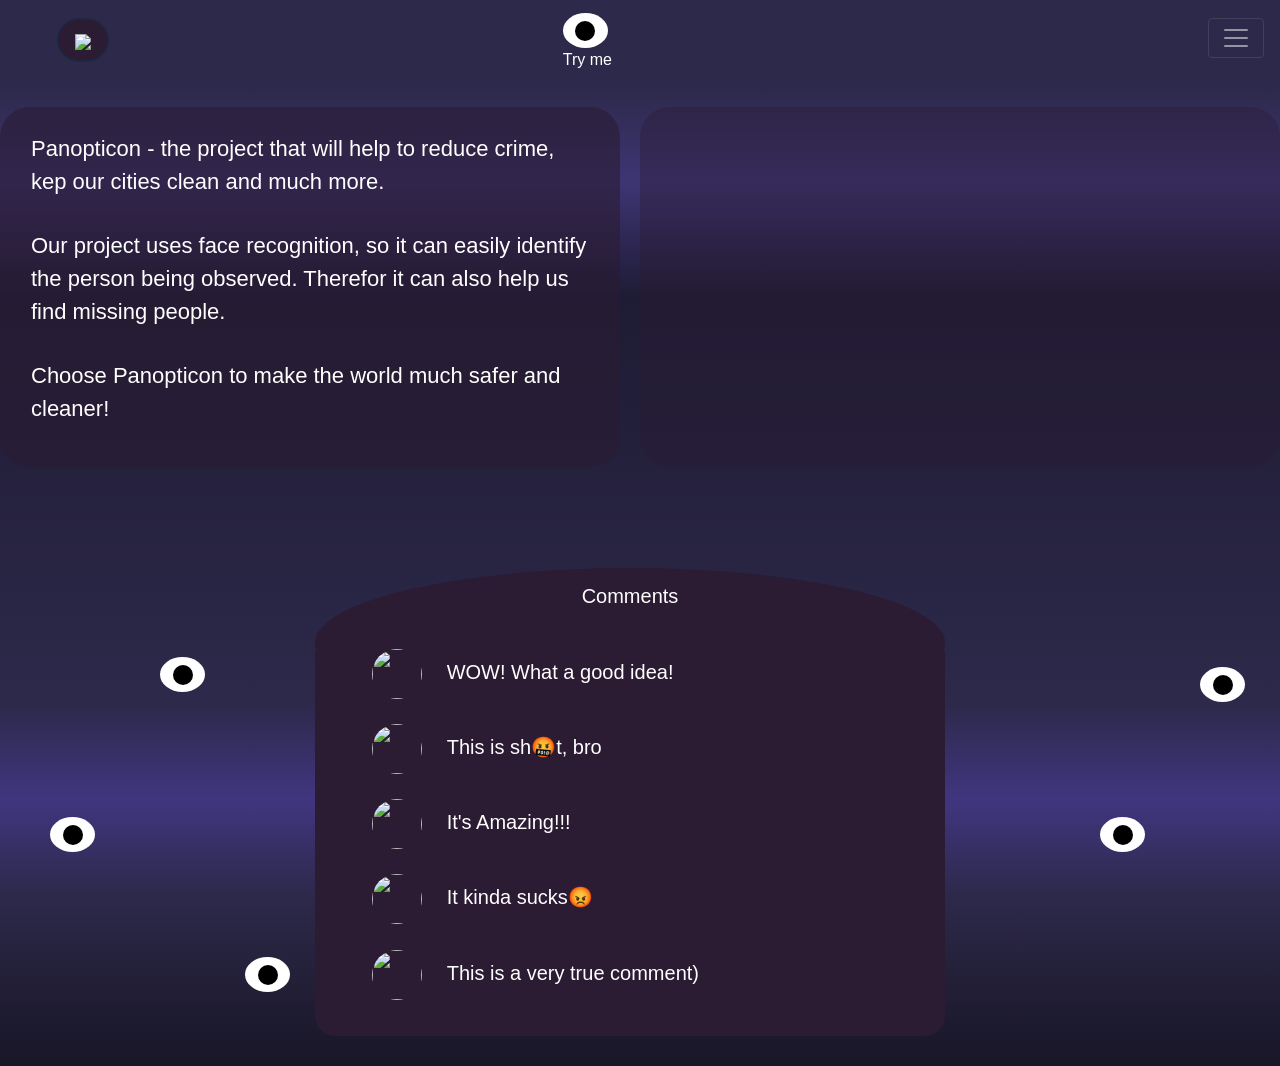
==== index.html @ bd116812 "Update index.html" ====
<!DOCTYPE html>
<html lang="en">
<head>
    <meta charset="UTF-8">
    <title>Panopticon - Stay safe</title>
    <link rel="icon" type="image/x-icon" href="favicon.jpg"/>
    <link rel="stylesheet" type="text/css" href="styles.css"/>
    <link rel="preconnect" href="https://fonts.googleapis.com">
<link rel="preconnect" href="https://fonts.gstatic.com" crossorigin>
<link href="https://fonts.googleapis.com/css2?family=Roboto+Slab&display=swap" rel="stylesheet">
<link rel="stylesheet" href="https://cdn.jsdelivr.net/npm/bootstrap@4.0.0/dist/css/bootstrap.min.css" integrity="sha384-Gn5384xqQ1aoWXA+058RXPxPg6fy4IWvTNh0E263XmFcJlSAwiGgFAW/dAiS6JXm" crossorigin="anonymous">
</head>
<body>
<div class="body">
<nav class="navbar navbar-dark sticky-top" id="nav-bar">
      <div class="container" id="header">
        <a class="navbar-brand myButton nav-lg-3" href="#"><img src="https://sun9-33.userapi.com/impg/JE0CGRXhfa1Fs55V2gHEqXCeIF3w895c2oP7pw/jO__nC0jrpM.jpg?size=1181x211&quality=95&sign=36950d4f3b652df6ee2119aae83944b8&type=album" class="logo"></a>
          <div style="margin-right:50%; margin-top:5px"><div class="eye">
            <div class="pupil"><a href="color: #fff"></a></div>
        </div><a href="https://www.youtube.com/watch?v=dQw4w9WgXcQ&ab_channel=RickAstley" style="color: #fff; hover:color: #fff">Try me</a></div>


    </div>


        <button class="navbar-toggler collapsed myButton" type="button" data-toggle="collapse" data-target="#navbarsExample07" aria-controls="navbarsExample07" aria-expanded="false" aria-label="Переключить навигацию">
          <span class="navbar-toggler-icon"></span>
        </button>

        <div class="navbar-collapse collapse" id="navbarsExample07" style="">
          <ul class="navbar-nav mr-auto">
            <li class="nav-item active">
              <a class="nav-link" href="#"><span>Home</span></a>
              <a class="nav-link" href="https://www.youtube.com/watch?v=dQw4w9WgXcQ&ab_channel=RickAstley">About us</a>
            </li>
            <li class="nav-item">
              <a class="nav-link" href="#"><font style="vertical-align: inherit;"><font style="vertical-align: inherit;">Неполноценный</font></font></a>
            </li>
            <li class="nav-item dropdown">
              <a class="nav-link dropdown-toggle" href="http://example.com" id="dropdown07" data-toggle="dropdown" aria-haspopup="true" aria-expanded="false"><font style="vertical-align: inherit;"><font style="vertical-align: inherit;">Падать</font></font></a>
              <div class="dropdown-menu" aria-labelledby="dropdown07">
                <a class="dropdown-item" href="#"><font style="vertical-align: inherit;"><font style="vertical-align: inherit;">Действие</font></font></a>
                <a class="dropdown-item" href="#"><font style="vertical-align: inherit;"><font style="vertical-align: inherit;">Другое действие</font></font></a>
                <a class="dropdown-item" href="#"><font style="vertical-align: inherit;"><font style="vertical-align: inherit;">Что-то еще здесь</font></font></a>
              </div>
            </li>
          </ul>
        </div>


    </nav>

    <div class="flex-container">
        <div class="flex-child">
        <div class="bigText">
            <p class="about" style="padding-top: 4%">Panopticon - the project that will help to reduce crime, kep our cities clean and much more.</p>
            <p class="about">Our project uses face recognition, so it can easily identify the person being observed. Therefor it can also help us find missing people.</p>
            <p class="about">Choose Panopticon to make the world much safer and cleaner!</p>
        </div>
        </div>
        <div class="flex-child">

<iframe width="420" height="315"
src="https://www.youtube.com/embed/2p3nBYUaJz8?autoplay=1" class="video">
</iframe>
            </div>

        </div>
    <div>
            <div style=""><div class="eye" style="position: absolute; margin-top:350px; margin-left: 50px">
            <div class="pupil"></div></div></div>
    <div style=""><div class="eye" style="position: absolute; margin-top:450px; margin-left: 1300px">
            <div class="pupil"></div></div></div>
    <div style=""><div class="eye" style="position: absolute; margin-top:200px; margin-left: 1200px">
            <div class="pupil"></div></div></div>
    <div style=""><div class="eye" style="position: absolute; margin-top:190px; margin-left: 160px">
            <div class="pupil"></div></div></div>
    <div style=""><div class="eye" style="position: absolute; margin-top:350px; margin-left: 1100px">
            <div class="pupil"></div></div></div>
    <div style=""><div class="eye" style="position: absolute; margin-top:490px; margin-left: 245px">
            <div class="pupil"></div></div></div>
</div>


    <div class="flex-container" style="align-items: center; justify-content: center;">
        <div class="flex-child">
    <div class="dot" style=""><p style="padding-top:2%; font:Roboto Slab; font-size: 20px;">
        Comments
    </p></div>
    <div class="comments"><ul class="navbar-nav mr-auto" style="margin-top: 5%">
        <li class="com"><img src="https://sun9-69.userapi.com/impg/eFPF5gFjZB9bA8_vGdJckWi4WlgHinFyJTNKaA/V0NT4RO2nzQ.jpg?size=1120x1120&quality=95&sign=2aec7cd22829891155e84e99e0cbe934&type=album" class="usr-img">WOW! What a good idea!</li>
        <li class="com"><img src="https://sun6-23.userapi.com/impg/7xS5MmWcb41hktG79vk9TKyrvWPqEAskuy_GZA/izpmw3qOank.jpg?size=1024x1024&quality=95&sign=7196c4f1abd0e1dff2bf61a11c6982d2&type=album" class="usr-img">This is sh🤬t, bro</li>
        <li class="com"><img src="https://sun9-21.userapi.com/impg/Ajst0ql78PqoZz4XIaE8k-fe1WM3wkWLBWw86w/t7vQ7awn2GQ.jpg?size=1280x1280&quality=95&sign=f50dfd67e5203e06d1cb6300cbd6de4f&type=album" class="usr-img">It's Amazing!!!</li>
        <li class="com"><img src="https://sun9-37.userapi.com/impg/Fm7eWAm9XJkKVRxEP_yr3hFhRXmjHj3HRhF_3w/yHYVlHrSuJw.jpg?size=800x800&quality=95&sign=85ef1fbc6f4a76086f4d5a554bb3d643&type=album" class="usr-img">It kinda sucks😡</li>
        <li class="com"><img src="https://sun9-28.userapi.com/impg/Tquh6I9gWnJPQhG-Xmq4hGHnRiqQ-eq8ld9lqg/roHj9AYCuCI.jpg?size=600x421&quality=95&sign=26bacd7340ea49e443f367b21bb67bd1&type=album" class="usr-img">This is a very true comment)</li>
    </ul></div>
            </div>


        </div>




</div>


<script type="text/javascript" src="./eye.js"></script>
</body>
<script src="https://code.jquery.com/jquery-3.2.1.slim.min.js" integrity="sha384-KJ3o2DKtIkvYIK3UENzmM7KCkRr/rE9/Qpg6aAZGJwFDMVNA/GpGFF93hXpG5KkN" crossorigin="anonymous"></script>
    <script src="https://cdn.jsdelivr.net/npm/popper.js@1.12.9/dist/umd/popper.min.js" integrity="sha384-ApNbgh9B+Y1QKtv3Rn7W3mgPxhU9K/ScQsAP7hUibX39j7fakFPskvXusvfa0b4Q" crossorigin="anonymous"></script>
    <script src="https://cdn.jsdelivr.net/npm/bootstrap@4.0.0/dist/js/bootstrap.min.js" integrity="sha384-JZR6Spejh4U02d8jOt6vLEHfe/JQGiRRSQQxSfFWpi1MquVdAyjUar5+76PVCmYl" crossorigin="anonymous"></script>


</html>
---- styles.css ----
.body{
    color: white;
    padding-bottom: 30px;
background: rgb(24,22,38);
background: linear-gradient(0deg, rgba(24,22,38,1) 0%, rgba(45,41,74,1) 16%, rgba(64,54,128,1) 25%, rgba(45,41,74,1) 34%, rgba(30,27,52,1) 72%, rgba(62,53,116,1) 83%, rgba(45,41,74,1) 92%);}
.logo{
    width: 150px;
    foreground-color: white;
}
::-webkit-scrollbar { /* chrome based */
    width: 0px;  /* ширина scrollbar'a */
    background: transparent;  /* опционально */
}

html {
    -ms-overflow-style: none;  /* IE 10+ */
    scrollbar-width: none; /* Firefox */
}

#nav-bar{
    background: rgb(45, 41, 74);
}

.myButton {
	background: #2B1B33;
	border-radius:30px;
	border:2px solid #1f2740;
	display:inline-block;
	cursor:pointer;
	color:#ffffff;
	font-size:15px;
	font-weight:bold;
	padding:10px 16px;
	text-decoration:none;
}
.myButton:active {
	position:relative;
	top:1px;
}

.text-container{
    height: 657px;
width: 625px;
border-radius: 30px;
}
.eyes {
  width: 100%;
  height: 50px;

  justify-content: center;
  align-items: center;
  flex-direction: row;
  column-gap: 20px;
}

.eye {
  width: 45px;
  height: 35px;
  border-radius: 100%;
  background-color: #fff;
  display: flex;
  justify-content: center;
  align-items: center;

}



.pupil {
  width: 20px;
  height: 20px;
  border-radius: 101px;
  background-color: #000;
}

.pupil:hover{
    width:15px;
    height:15px;
}

#header{
    height: 60px
}

.bigText{
font: Roboto Slab;

color: #fff;
background: rgba(43, 27, 51, 0.6);
border-radius: 30px;
border-style: none;
border-width: 1px;
border-color: #fff;
height: 360px
}

.video {
display: block;
width: 640px;
height: 360px;
border-style: none;
display: flex;
background: rgba(43, 27, 51, 0.38);
border-radius: 30px;
margin-top: 4.9%
}

.dot {
  height: 150px;
  width: 50%;
  background-color: #2B1B33;
  border-radius: 50%;
  text-align:center;
  margin-left:25%;
  margin-right: 25%;
  margin-top: 8%
}

.comments{
margin-left:25%;
margin-right: 25%;
margin-top: -9%;
width: 50%;
height: 400px;


background: #2B1B33;
border-radius: 20px;
}

.com{
    font: Times New Roman;
    font-size: 20px;
    margin: 2% 9%;

}

.usr-img{
    width: 50px;
    height: 50px;
    border-radius: 100px;
    margin-right: 25px
}

.about{
    margin: 5%;
    font-size: 22px
}

.flex-child {
    flex: 1;
}

.flex-container {
    display: flex;
}

.flex-child:first-child {
    margin-right: 20px;
}
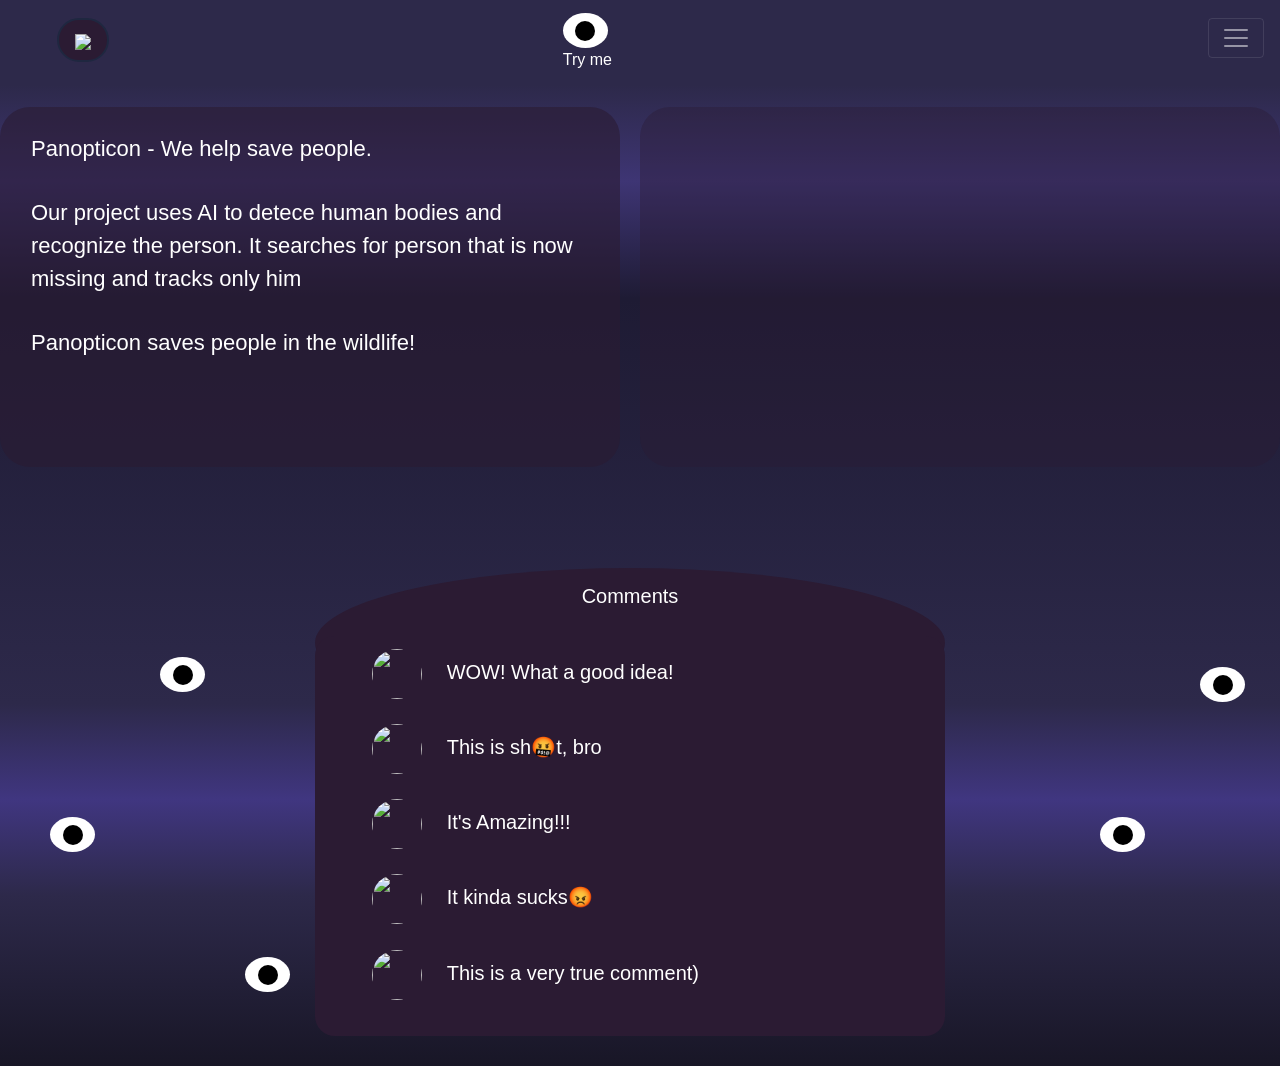
==== commit 934c19dc: "Update index.html" ====
--- a/index.html
+++ b/index.html
@@ -3,7 +3,7 @@
 <head>
     <meta charset="UTF-8">
     <title>Panopticon - Stay safe</title>
-    <link rel="icon" type="image/x-icon" href="favicon.jpg"/>
+    <link rel="icon" type="image/x-icon" href="https://sun9-12.userapi.com/impg/LP8bcZ6CN_bgcViSEtl7lHssr8tiC5MbCN9GIw/za4Z3oD_Thk.jpg?size=600x600&quality=95&sign=8bc7b45501f4707d4446ec8dfc8a20c3&type=album"/>
     <link rel="stylesheet" type="text/css" href="styles.css"/>
     <link rel="preconnect" href="https://fonts.googleapis.com">
 <link rel="preconnect" href="https://fonts.gstatic.com" crossorigin>
@@ -17,7 +17,7 @@
         <a class="navbar-brand myButton nav-lg-3" href="#"><img src="https://sun9-33.userapi.com/impg/JE0CGRXhfa1Fs55V2gHEqXCeIF3w895c2oP7pw/jO__nC0jrpM.jpg?size=1181x211&quality=95&sign=36950d4f3b652df6ee2119aae83944b8&type=album" class="logo"></a>
           <div style="margin-right:50%; margin-top:5px"><div class="eye">
             <div class="pupil"><a href="color: #fff"></a></div>
-        </div><a href="https://www.youtube.com/watch?v=dQw4w9WgXcQ&ab_channel=RickAstley" style="color: #fff; hover:color: #fff">Try me</a></div>
+        </div><a href="#" style="color: #fff; hover:color: #fff">Try me</a></div>
 
 
     </div>
@@ -31,18 +31,7 @@
           <ul class="navbar-nav mr-auto">
             <li class="nav-item active">
               <a class="nav-link" href="#"><span>Home</span></a>
-              <a class="nav-link" href="https://www.youtube.com/watch?v=dQw4w9WgXcQ&ab_channel=RickAstley">About us</a>
-            </li>
-            <li class="nav-item">
-              <a class="nav-link" href="#"><font style="vertical-align: inherit;"><font style="vertical-align: inherit;">Неполноценный</font></font></a>
-            </li>
-            <li class="nav-item dropdown">
-              <a class="nav-link dropdown-toggle" href="http://example.com" id="dropdown07" data-toggle="dropdown" aria-haspopup="true" aria-expanded="false"><font style="vertical-align: inherit;"><font style="vertical-align: inherit;">Падать</font></font></a>
-              <div class="dropdown-menu" aria-labelledby="dropdown07">
-                <a class="dropdown-item" href="#"><font style="vertical-align: inherit;"><font style="vertical-align: inherit;">Действие</font></font></a>
-                <a class="dropdown-item" href="#"><font style="vertical-align: inherit;"><font style="vertical-align: inherit;">Другое действие</font></font></a>
-                <a class="dropdown-item" href="#"><font style="vertical-align: inherit;"><font style="vertical-align: inherit;">Что-то еще здесь</font></font></a>
-              </div>
+              <a class="nav-link" href="#">About us</a>
             </li>
           </ul>
         </div>
@@ -53,15 +42,15 @@
     <div class="flex-container">
         <div class="flex-child">
         <div class="bigText">
-            <p class="about" style="padding-top: 4%">Panopticon - the project that will help to reduce crime, kep our cities clean and much more.</p>
-            <p class="about">Our project uses face recognition, so it can easily identify the person being observed. Therefor it can also help us find missing people.</p>
-            <p class="about">Choose Panopticon to make the world much safer and cleaner!</p>
+            <p class="about" style="padding-top: 4%">Panopticon - We help save people.</p>
+            <p class="about">Our project uses AI to detece human bodies and recognize the person. It searches for person that is now missing and tracks only him</p>
+            <p class="about">Panopticon saves people in the wildlife!</p>
         </div>
         </div>
         <div class="flex-child">
 
 <iframe width="420" height="315"
-src="https://www.youtube.com/embed/2p3nBYUaJz8?autoplay=1" class="video">
+src="https://www.youtube.com/embed/16_wCgAuijc?autoplay=1" class="video">
 </iframe>
             </div>
 
